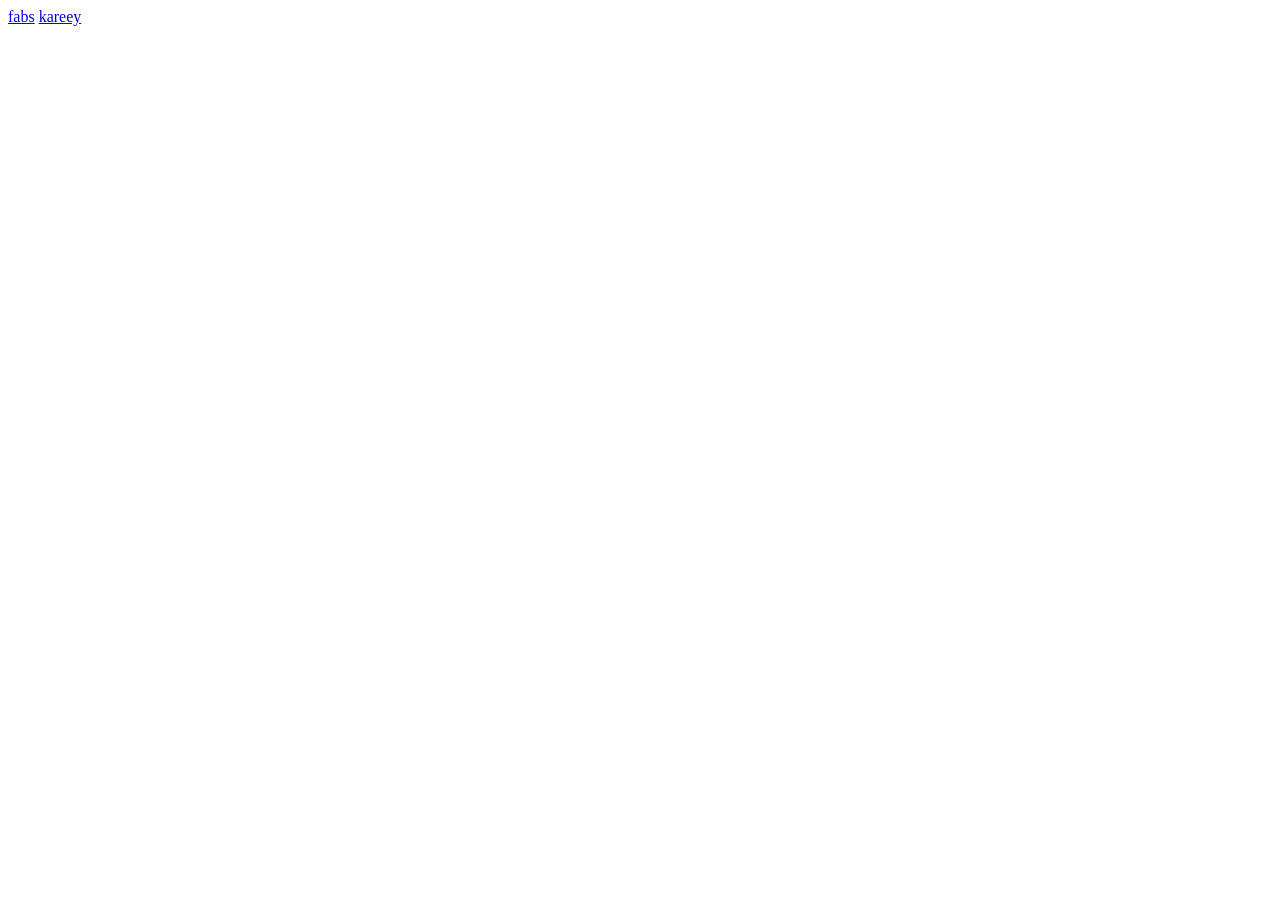
==== index.html @ 3635f588 "added the basic html structure and the fabs and kareey html files" ====
<!DOCTYPE html>
<html lang="en">
<head>
    <meta charset="UTF-8">
    <meta name="viewport" content="width=device-width, initial-scale=1.0">
    <title>Home</title>
    <link rel="stylesheet" href="css/style.css">
    <script src="js/script.js" defer></script>
    <a href="fabs.html">fabs</a>
    <a href="kareey.html">kareey</a>
</head>
<body>
    
</body>
</html>
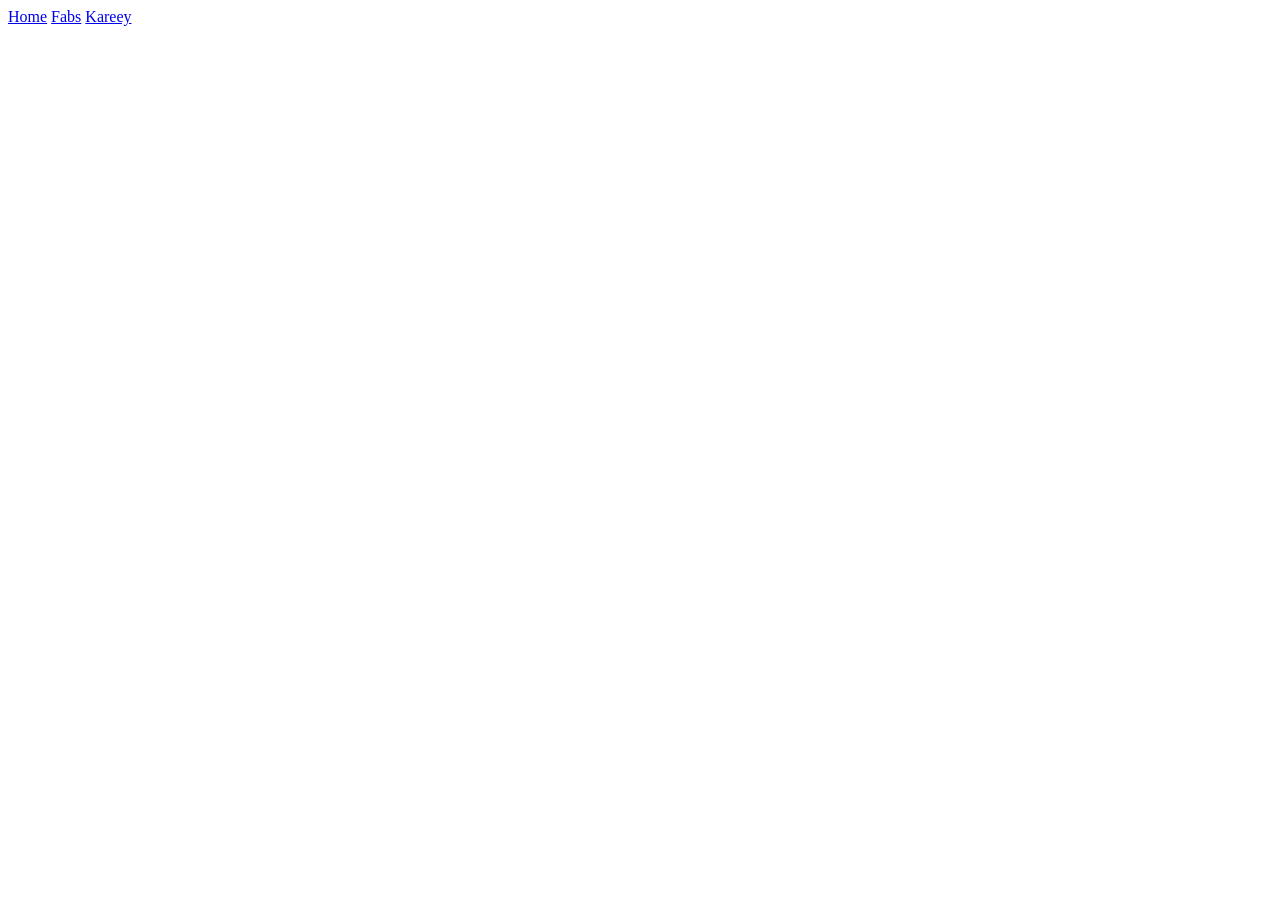
==== commit 513303a8: "added the nav code in every html file" ====
--- a/index.html
+++ b/index.html
@@ -6,8 +6,9 @@
     <title>Home</title>
     <link rel="stylesheet" href="css/style.css">
     <script src="js/script.js" defer></script>
-    <a href="fabs.html">fabs</a>
-    <a href="kareey.html">kareey</a>
+    <a href="index.html">Home</a>
+    <a href="fabs.html">Fabs</a>
+    <a href="kareey.html">Kareey</a>
 </head>
 <body>
     
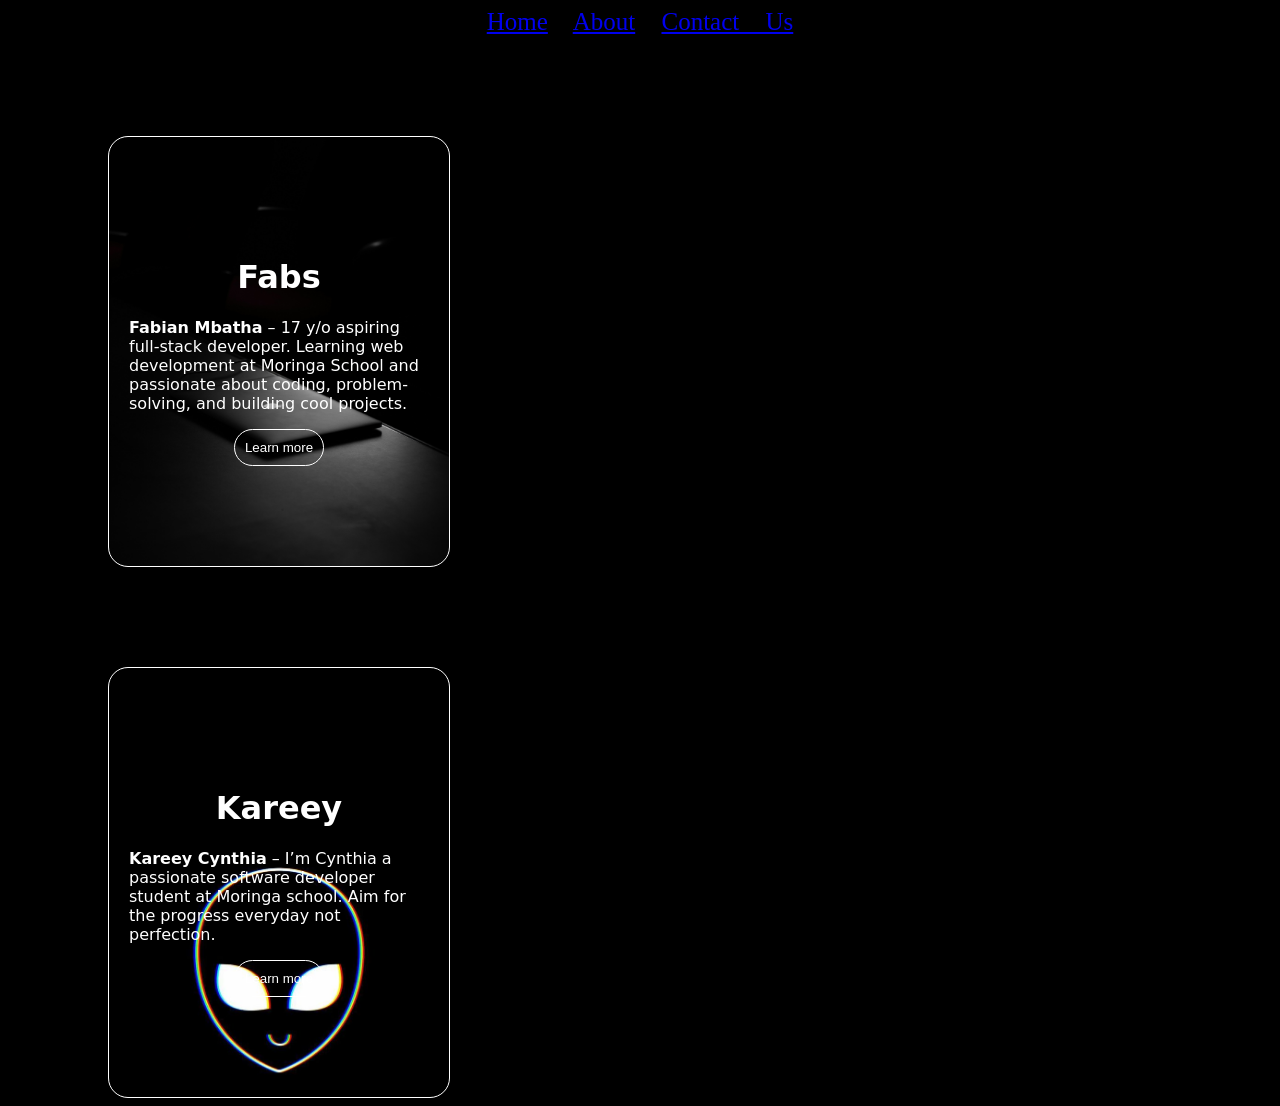
==== commit 72c89e75: "Added Kareey and fabs section" ====
--- a/index.html
+++ b/index.html
@@ -1,16 +1,33 @@
-<!DOCTYPE html>
-<html lang="en">
-<head>
-    <meta charset="UTF-8">
-    <meta name="viewport" content="width=device-width, initial-scale=1.0">
-    <title>Home</title>
-    <link rel="stylesheet" href="css/style.css">
-    <script src="js/script.js" defer></script>
-    <a href="index.html">Home</a>
-    <a href="fabs.html">Fabs</a>
-    <a href="kareey.html">Kareey</a>
-</head>
-<body>
-    
-</body>
+<!DOCTYPE html>
+<html lang="en">
+<head>
+    <meta charset="UTF-8">
+    <meta name="viewport" content="width=device-width, initial-scale=1.0">
+    <title>Home</title>
+    <link rel="stylesheet" href="css/style.css">
+    <script src="js/script.js" defer></script>
+</head>
+<body>
+    <header>
+    <div class="nav">
+        <nav>
+            <a href="index.html">Home</a>
+            <a href="about.html">About</a>
+            <a href="contact-us.html">Contact Us</a>
+        </nav>
+    </div>
+    <div class="profile-container">
+        <div class="fabs-section">
+            <h1>Fabs</h1>
+            <p><b>Fabian Mbatha</b> – 17 y/o aspiring full-stack developer. Learning web development at Moringa School and passionate about coding, problem-solving, and building cool projects.</p>
+            <button>Learn more</button>
+        </div>
+        <div class="kareey-section">
+            <h1>Kareey</h1>
+            <p><b>Kareey Cynthia</b> – I’m Cynthia a passionate software developer student at Moringa school. Aim for the progress everyday not perfection.</p>
+            <button>Learn more</button>
+        </div>
+    </div>
+</header>
+</body>
 </html>
--- a/css/style.css
+++ b/css/style.css
@@ -0,0 +1,80 @@
+nav {
+    text-align: center;
+    font-size: 25px;
+    word-spacing: 20px;
+    color: white;
+}
+
+body {
+    background-color: black;
+}
+
+.fabs-section {
+    border: 1px solid;
+    border-radius: 20px;
+    padding: 20px;
+    padding-top: 100px;
+    padding-bottom: 100px;
+    width: 300px;
+    margin-top: 100px;
+    margin-left: 100px;
+    background-image: url(/imgs/elliot-aidam-WNQcYzBGyvA-unsplash.jpg);
+    background-repeat: no-repeat;
+    background-size: cover;
+    color: white;
+    text-align: center;
+    font-family: system-ui, -apple-system, BlinkMacSystemFont, 'Segoe UI', Roboto, Oxygen, Ubuntu, Cantarell, 'Open Sans', 'Helvetica Neue', sans-serif;
+}
+
+.fabs-section p {
+    text-align: left;
+}
+
+.fabs-section button {
+    background-color: transparent;
+    color: white;
+    border: 1px solid;
+    border-radius: 20px;
+    padding: 10px;
+}
+
+.fabs-section button:hover {
+    cursor: pointer;
+    background-color: white;
+    color: black;
+}
+
+.kareey-section {
+    border: 1px solid;
+    border-radius: 20px;
+    padding: 20px;
+    padding-top: 100px;
+    padding-bottom: 100px;
+    width: 300px;
+    margin-top: 100px;
+    margin-left: 100px;
+    background-image: url(/imgs/_.jpeg);
+    background-repeat: no-repeat;
+    background-size: cover;
+    color: white;
+    text-align: center;
+    font-family: system-ui, -apple-system, BlinkMacSystemFont, 'Segoe UI', Roboto, Oxygen, Ubuntu, Cantarell, 'Open Sans', 'Helvetica Neue', sans-serif;
+}
+
+.kareey-section p {
+    text-align: left;
+}
+
+.kareey-section button {
+    background-color: transparent;
+    color: white;
+    border: 1px solid;
+    border-radius: 20px;
+    padding: 10px;
+}
+
+.kareey-section button:hover {
+    cursor: pointer;
+    background-color: white;
+    color: black;
+}
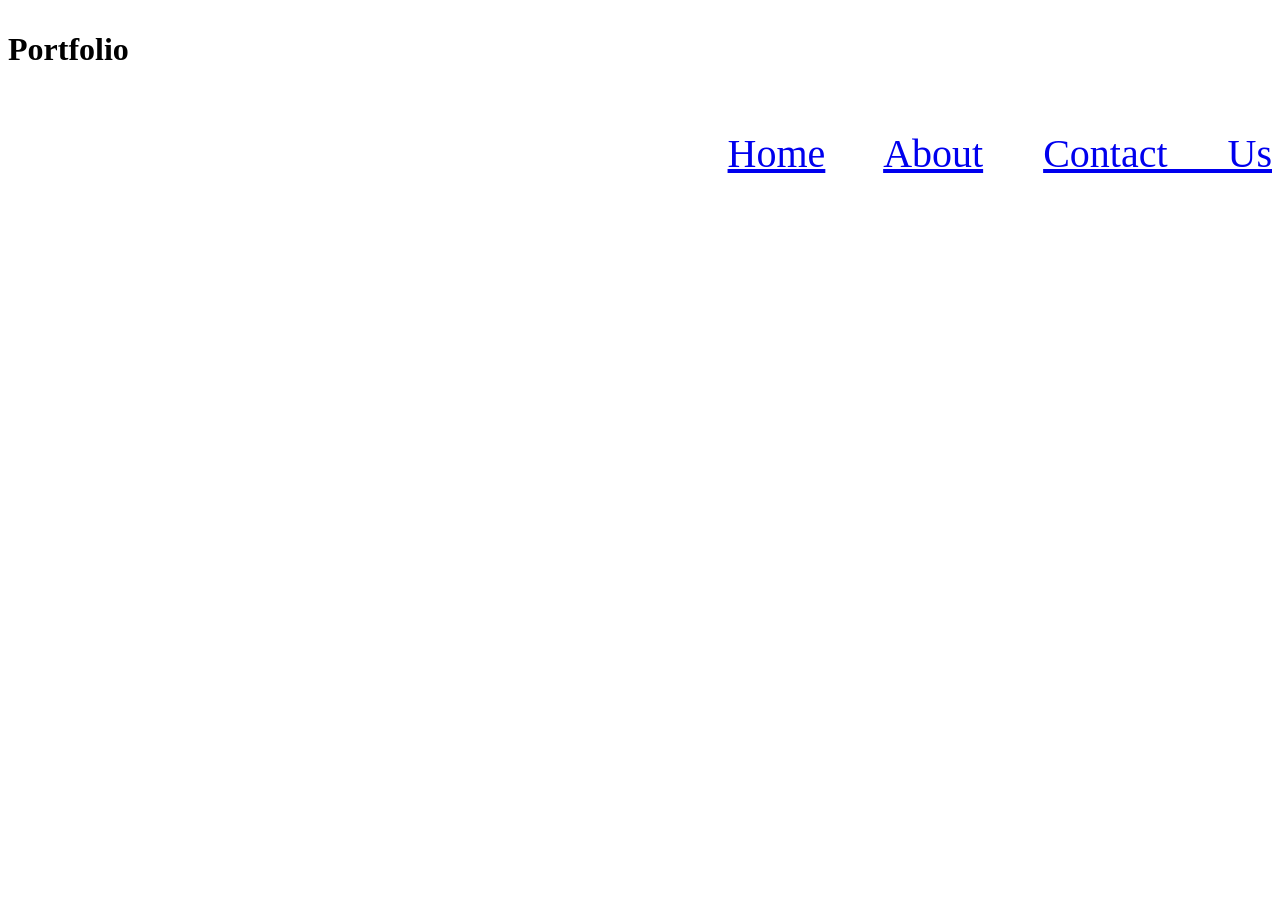
==== commit 1b972386: "initial commit" ====
--- a/index.html
+++ b/index.html
@@ -9,6 +9,7 @@
 </head>
 <body>
     <header>
+        <h1>Portfolio</h1>
     <div class="nav">
         <nav>
             <a href="index.html">Home</a>
@@ -16,18 +17,6 @@
             <a href="contact-us.html">Contact Us</a>
         </nav>
     </div>
-    <div class="profile-container">
-        <div class="fabs-section">
-            <h1>Fabs</h1>
-            <p><b>Fabian Mbatha</b> – 17 y/o aspiring full-stack developer. Learning web development at Moringa School and passionate about coding, problem-solving, and building cool projects.</p>
-            <button>Learn more</button>
-        </div>
-        <div class="kareey-section">
-            <h1>Kareey</h1>
-            <p><b>Kareey Cynthia</b> – I’m Cynthia a passionate software developer student at Moringa school. Aim for the progress everyday not perfection.</p>
-            <button>Learn more</button>
-        </div>
-    </div>
 </header>
 </body>
 </html>
--- a/css/style.css
+++ b/css/style.css
@@ -1,80 +1,16 @@
 nav {
-    text-align: center;
+    text-align: right;
     font-size: 25px;
-    word-spacing: 20px;
+    word-spacing: 50px;
     color: white;
+    font-size: 40px;
+    padding-top: 40px;
 }
 
 body {
-    background-color: black;
+    background-color: white;
 }
 
-.fabs-section {
-    border: 1px solid;
-    border-radius: 20px;
-    padding: 20px;
-    padding-top: 100px;
-    padding-bottom: 100px;
-    width: 300px;
-    margin-top: 100px;
-    margin-left: 100px;
-    background-image: url(/imgs/elliot-aidam-WNQcYzBGyvA-unsplash.jpg);
-    background-repeat: no-repeat;
-    background-size: cover;
-    color: white;
-    text-align: center;
-    font-family: system-ui, -apple-system, BlinkMacSystemFont, 'Segoe UI', Roboto, Oxygen, Ubuntu, Cantarell, 'Open Sans', 'Helvetica Neue', sans-serif;
+h1{
+    padding-top: 10px;
 }
-
-.fabs-section p {
-    text-align: left;
-}
-
-.fabs-section button {
-    background-color: transparent;
-    color: white;
-    border: 1px solid;
-    border-radius: 20px;
-    padding: 10px;
-}
-
-.fabs-section button:hover {
-    cursor: pointer;
-    background-color: white;
-    color: black;
-}
-
-.kareey-section {
-    border: 1px solid;
-    border-radius: 20px;
-    padding: 20px;
-    padding-top: 100px;
-    padding-bottom: 100px;
-    width: 300px;
-    margin-top: 100px;
-    margin-left: 100px;
-    background-image: url(/imgs/_.jpeg);
-    background-repeat: no-repeat;
-    background-size: cover;
-    color: white;
-    text-align: center;
-    font-family: system-ui, -apple-system, BlinkMacSystemFont, 'Segoe UI', Roboto, Oxygen, Ubuntu, Cantarell, 'Open Sans', 'Helvetica Neue', sans-serif;
-}
-
-.kareey-section p {
-    text-align: left;
-}
-
-.kareey-section button {
-    background-color: transparent;
-    color: white;
-    border: 1px solid;
-    border-radius: 20px;
-    padding: 10px;
-}
-
-.kareey-section button:hover {
-    cursor: pointer;
-    background-color: white;
-    color: black;
-}
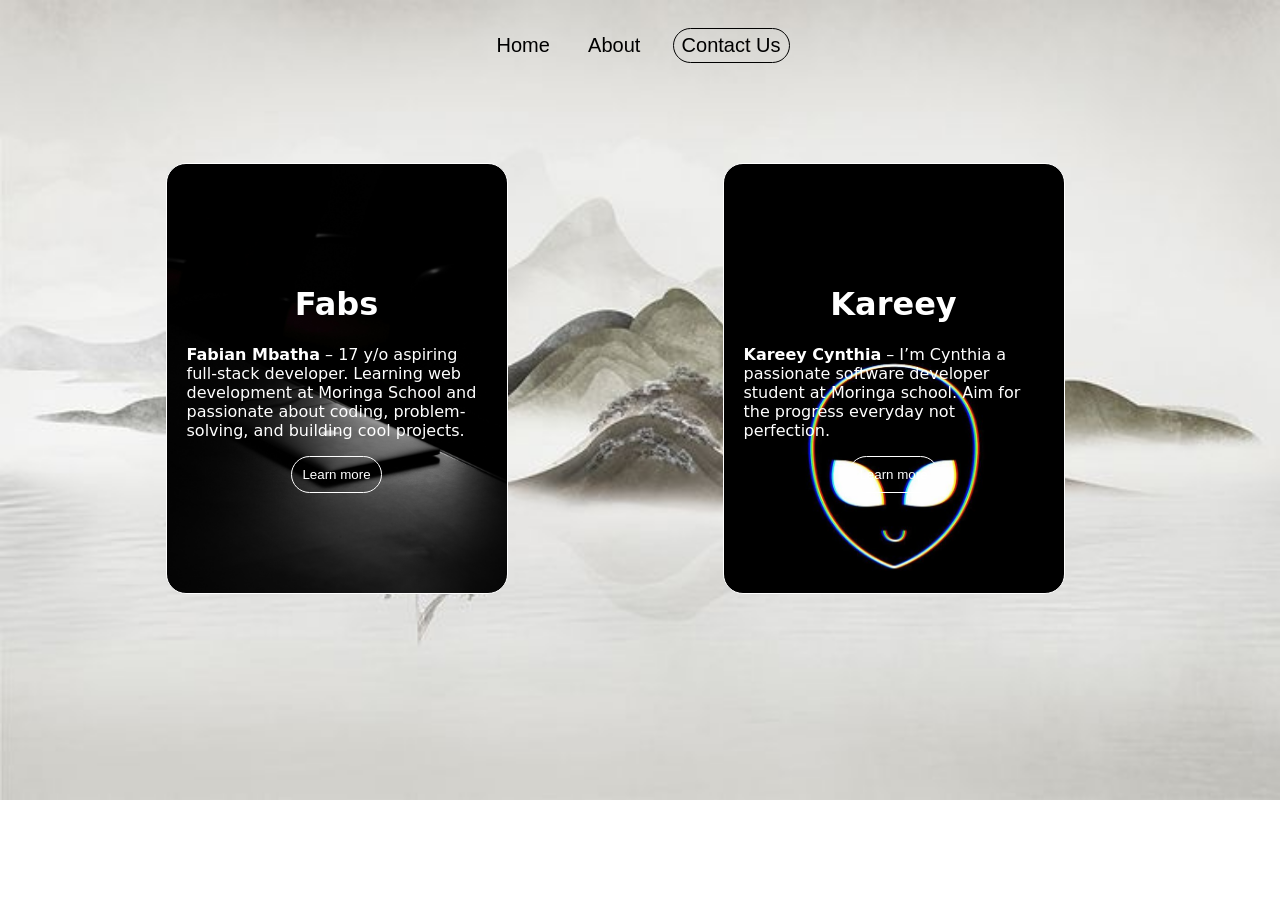
==== commit 2f85b5fe: "FIxed the home page of the website and added the learn more seciton for both kareey and fabs" ====
--- a/index.html
+++ b/index.html
@@ -9,13 +9,22 @@
 </head>
 <body>
     <header>
-        <h1>Portfolio</h1>
-    <div class="nav">
         <nav>
-            <a href="index.html">Home</a>
-            <a href="about.html">About</a>
-            <a href="contact-us.html">Contact Us</a>
+            <a href="index.html"><button>Home</button></a>
+            <a href="about.html"><button>About</button></a>
+            <a href="contact-us.html"><button class="contact-btn">Contact Us</button></a>
         </nav>
+    <div class="profile-container">
+        <div class="fabs-section">
+            <h1>Fabs</h1>
+            <p><b>Fabian Mbatha</b> – 17 y/o aspiring full-stack developer. Learning web development at Moringa School and passionate about coding, problem-solving, and building cool projects.</p>
+            <a href="learn-more-fabs.html"><button>Learn more</button></a>
+        </div>
+        <div class="kareey-section">
+            <h1>Kareey</h1>
+            <p><b>Kareey Cynthia</b> – I’m Cynthia a passionate software developer student at Moringa school. Aim for the progress everyday not perfection.</p>
+            <a href="learn-more-kareey.html"><button>Learn more</button></a>
+        </div>
     </div>
 </header>
 </body>
--- a/css/style.css
+++ b/css/style.css
@@ -1,16 +1,114 @@
 nav {
-    text-align: right;
+    text-align: center;
     font-size: 25px;
-    word-spacing: 50px;
+    word-spacing: 20px;
     color: white;
-    font-size: 40px;
-    padding-top: 40px;
+}
+
+nav button {
+    background: transparent;
+    color: black;
+    border: 0px solid;
+    font-size: 20px;
+    margin-top: 20px;
+}
+
+.contact-btn {
+    border: 1px solid;
+    padding-top: 5px;
+    padding-bottom: 5px;
+    padding-left: 8px;
+    padding-right: 8px;
+    border-radius: 20px;
+}
+
+.contact-btn:hover {
+    color: black;
+    background-color: white;
+}
+
+nav button:hover{
+    cursor: pointer;
 }
 
 body {
-    background-color: white;
+    background-image: url(/imgs/download.jpg);
+    background-repeat: no-repeat;
+    background-size: cover;
 }
 
-h1{
-    padding-top: 10px;
+.profile-container {
+    display: flex;
+    justify-content: space-around;
+    margin-right: 150px;
 }
+
+.fabs-section {
+    border: 1px solid;
+    border-radius: 20px;
+    padding: 20px;
+    padding-top: 100px;
+    padding-bottom: 100px;
+    width: 300px;
+    margin-top: 100px;
+    margin-left: 100px;
+    background-image: url(/imgs/fabspic.jpg);
+    background-repeat: no-repeat;
+    background-size: cover;
+    color: white;
+    text-align: center;
+    font-family: system-ui, -apple-system, BlinkMacSystemFont, 'Segoe UI', Roboto, Oxygen, Ubuntu, Cantarell, 'Open Sans', 'Helvetica Neue', sans-serif;
+}
+
+.fabs-section p {
+    text-align: left;
+}
+
+.fabs-section button {
+    background-color: transparent;
+    color: white;
+    border: 1px solid;
+    border-radius: 20px;
+    padding: 10px;
+}
+
+.fabs-section button:hover {
+    cursor: pointer;
+    background-color: white;
+    color: black;
+}
+
+.kareey-section {
+    border: 1px solid;
+    border-radius: 20px;
+    padding: 20px;
+    padding-top: 100px;
+    padding-bottom: 100px;
+    width: 300px;
+    margin-top: 100px;
+    margin-left: 100px;
+    background-image: url(/imgs/kareeypic.jpeg);
+    background-repeat: no-repeat;
+    background-size: cover;
+    color: white;
+    text-align: center;
+    font-family: system-ui, -apple-system, BlinkMacSystemFont, 'Segoe UI', Roboto, Oxygen, Ubuntu, Cantarell, 'Open Sans', 'Helvetica Neue', sans-serif;
+}
+
+.kareey-section p {
+    text-align: left;
+}
+
+.kareey-section button {
+    background-color: transparent;
+    color: white;
+    border: 1px solid;
+    border-radius: 20px;
+    padding: 10px;
+}
+
+.kareey-section button:hover {
+    cursor: pointer;
+    background-color: white;
+    color: black;
+}
